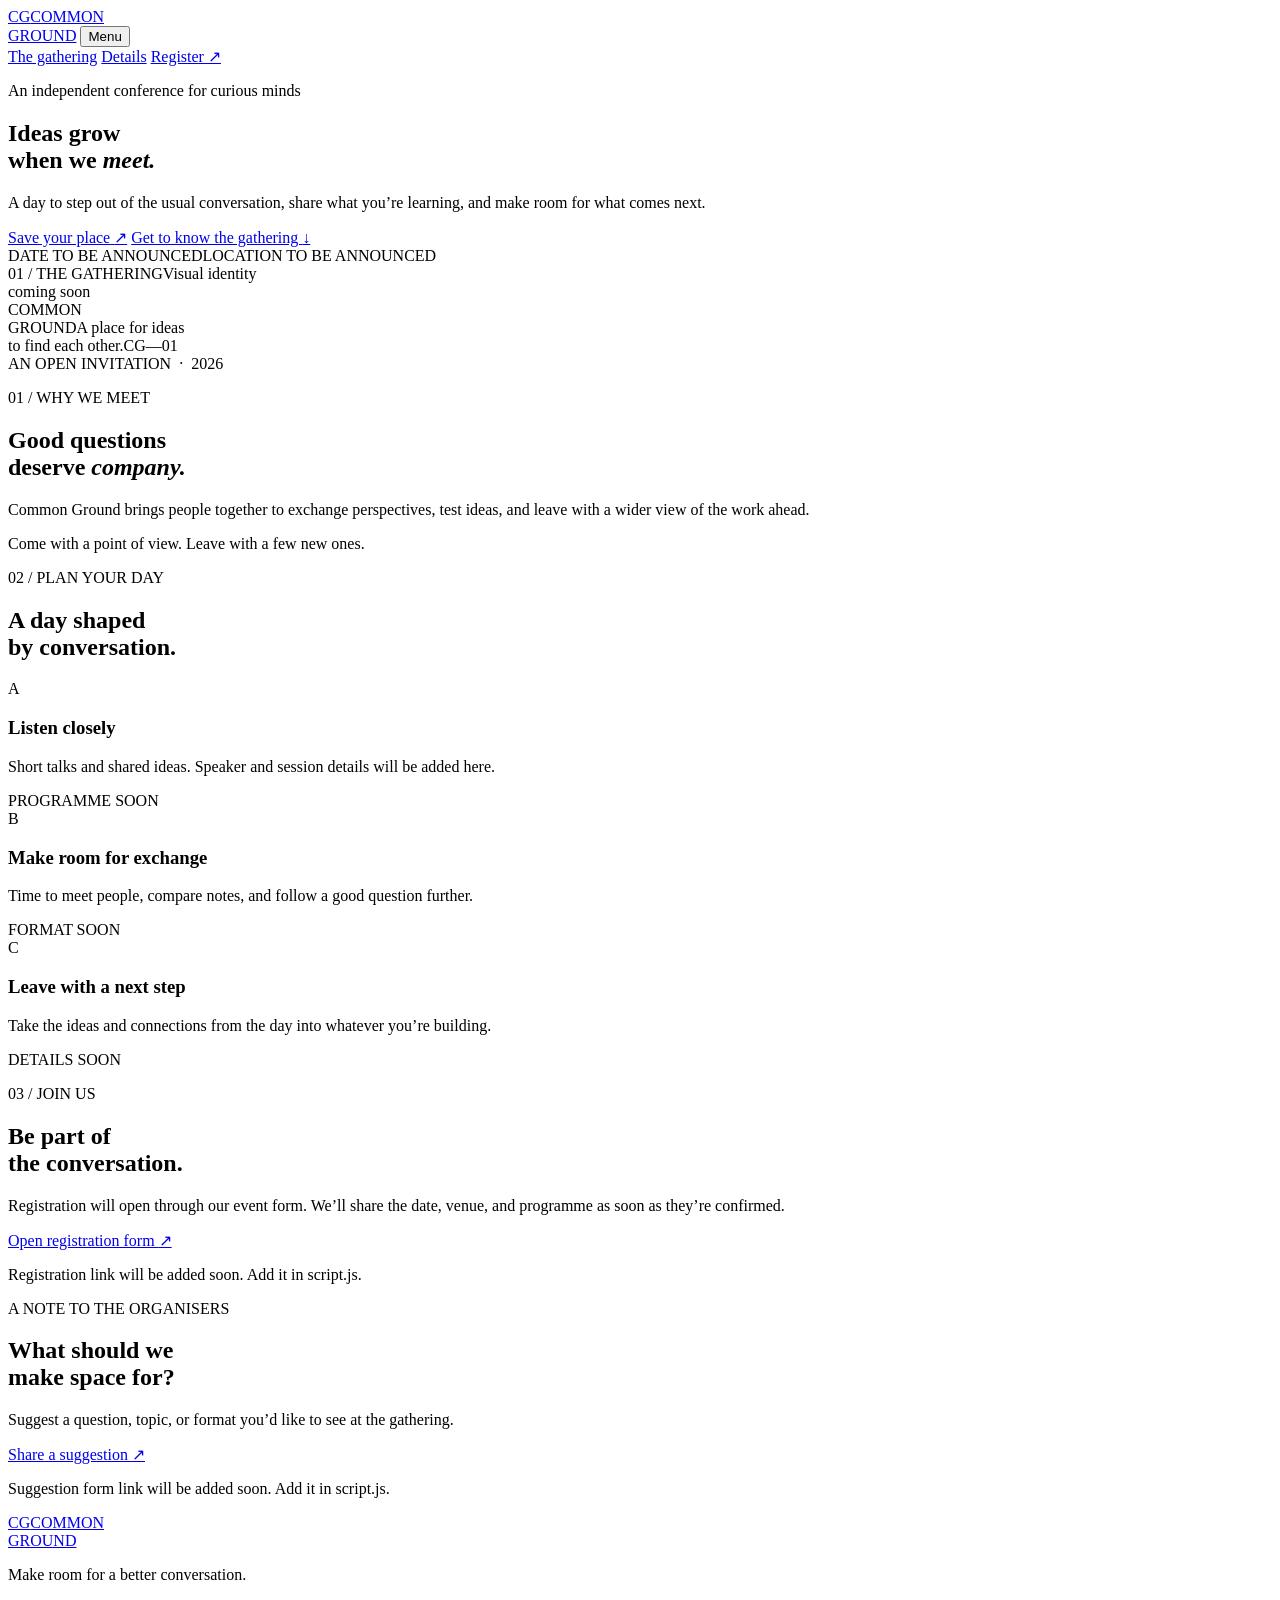
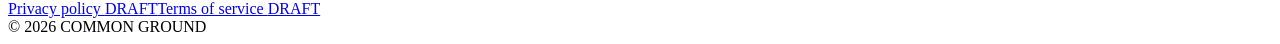
==== index.html @ 553edc56 "conf" ====
<!doctype html>
<html lang="en">
<head>
  <meta charset="utf-8">
  <meta name="viewport" content="width=device-width, initial-scale=1">
  <meta name="theme-color" content="#f5f3ee">
  <meta name="description" content="A gathering for people shaping what comes next.">
  <title>Common Ground — Conference</title>
  <link rel="stylesheet" href="styles.css">
</head>
<body>
  <header class="site-header">
    <a class="wordmark" href="#top" aria-label="Common Ground home"><span class="mark">CG</span><span>COMMON<br>GROUND</span></a>
    <button class="menu-toggle" aria-expanded="false" aria-controls="site-nav">Menu</button>
    <nav id="site-nav" class="site-nav" aria-label="Main navigation">
      <a href="#about">The gathering</a>
      <a href="#details">Details</a>
      <a class="nav-cta" data-register href="#register">Register <span aria-hidden="true">↗</span></a>
    </nav>
  </header>

  <main id="top">
    <section class="hero" aria-labelledby="hero-title">
      <div class="hero-copy">
        <p class="eyebrow"><span class="eyebrow-dot"></span> An independent conference for curious minds</p>
        <h1 id="hero-title">Ideas grow<br>when we <em>meet.</em></h1>
        <p class="hero-intro">A day to step out of the usual conversation, share what you’re learning, and make room for what comes next.</p>
        <div class="hero-actions">
          <a class="button button-dark" data-register href="#register">Save your place <span aria-hidden="true">↗</span></a>
          <a class="text-link" href="#about">Get to know the gathering <span aria-hidden="true">↓</span></a>
        </div>
        <div class="hero-meta"><span><!-- EDIT EVENT DATE HERE -->DATE TO BE ANNOUNCED</span><span><!-- EDIT VENUE/CITY HERE -->LOCATION TO BE ANNOUNCED</span></div>
      </div>
      <div class="hero-art" aria-label="Conference theme artwork">
        <!-- IMAGE INSERTION: Put your image file in outputs/images (create the folder), then replace the art-note, art-frame, and art-side elements below with: <img class="hero-image" src="images/your-image.jpg" alt="Describe your conference artwork"> -->
        <div class="art-note"><span>01 / THE GATHERING</span><span>Visual identity<br>coming soon</span></div>
        <div class="art-frame"><div class="art-inner"><span class="art-word">COMMON<br>GROUND</span><span class="art-caption">A place for ideas<br>to find each other.</span><span class="art-index">CG—01</span></div></div>
        <span class="art-side">AN OPEN INVITATION&nbsp; · &nbsp;2026</span>
      </div>
    </section>

    <section class="intro-section" id="about">
      <p class="section-label">01 / WHY WE MEET</p>
      <div class="intro-content"><h2>Good questions<br>deserve <em>company.</em></h2><div><p><!-- EDIT THIS INTRODUCTION -->Common Ground brings people together to exchange perspectives, test ideas, and leave with a wider view of the work ahead.</p><p>Come with a point of view. Leave with a few new ones.</p></div></div>
    </section>

    <section class="details-section" id="details">
      <div class="details-heading"><p class="section-label">02 / PLAN YOUR DAY</p><h2>A day shaped<br>by conversation.</h2></div>
      <div class="details-list">
        <!-- EDIT SESSION/SPEAKER/TIMING DETAILS in these rows when confirmed. -->
        <div class="detail-row"><span class="detail-no">A</span><div><h3>Listen closely</h3><p>Short talks and shared ideas. Speaker and session details will be added here.</p></div><span class="detail-status">PROGRAMME SOON</span></div>
        <div class="detail-row"><span class="detail-no">B</span><div><h3>Make room for exchange</h3><p>Time to meet people, compare notes, and follow a good question further.</p></div><span class="detail-status">FORMAT SOON</span></div>
        <div class="detail-row"><span class="detail-no">C</span><div><h3>Leave with a next step</h3><p>Take the ideas and connections from the day into whatever you’re building.</p></div><span class="detail-status">DETAILS SOON</span></div>
      </div>
    </section>

    <section class="register-section" id="register">
      <div><p class="section-label">03 / JOIN US</p><h2>Be part of<br>the conversation.</h2><p>Registration will open through our event form. We’ll share the date, venue, and programme as soon as they’re confirmed.</p></div>
      <div class="register-action"><a class="button button-light" data-register href="#register">Open registration form <span aria-hidden="true">↗</span></a><p class="form-note" data-register-note>Registration link will be added soon. Add it in script.js.</p></div>
    </section>

    <section class="suggest-section" id="suggestions">
      <p class="section-label">A NOTE TO THE ORGANISERS</p><div><h2>What should we<br>make space for?</h2><p>Suggest a question, topic, or format you’d like to see at the gathering.</p><a class="text-link" data-suggestions href="#suggestions">Share a suggestion <span aria-hidden="true">↗</span></a><p class="form-note" data-suggestions-note>Suggestion form link will be added soon. Add it in script.js.</p></div>
    </section>
  </main>

  <footer class="site-footer">
    <a class="wordmark footer-mark" href="#top"><span class="mark">CG</span><span>COMMON<br>GROUND</span></a>
    <p>Make room for a better conversation.</p>
    <div class="footer-links"><a href="privacy.html">Privacy policy <span class="draft-tag">DRAFT</span></a><a href="terms.html">Terms of service <span class="draft-tag">DRAFT</span></a></div>
    <span class="copyright">© 2026 COMMON GROUND</span>
  </footer>
  <script src="script.js"></script>
</body>
</html>
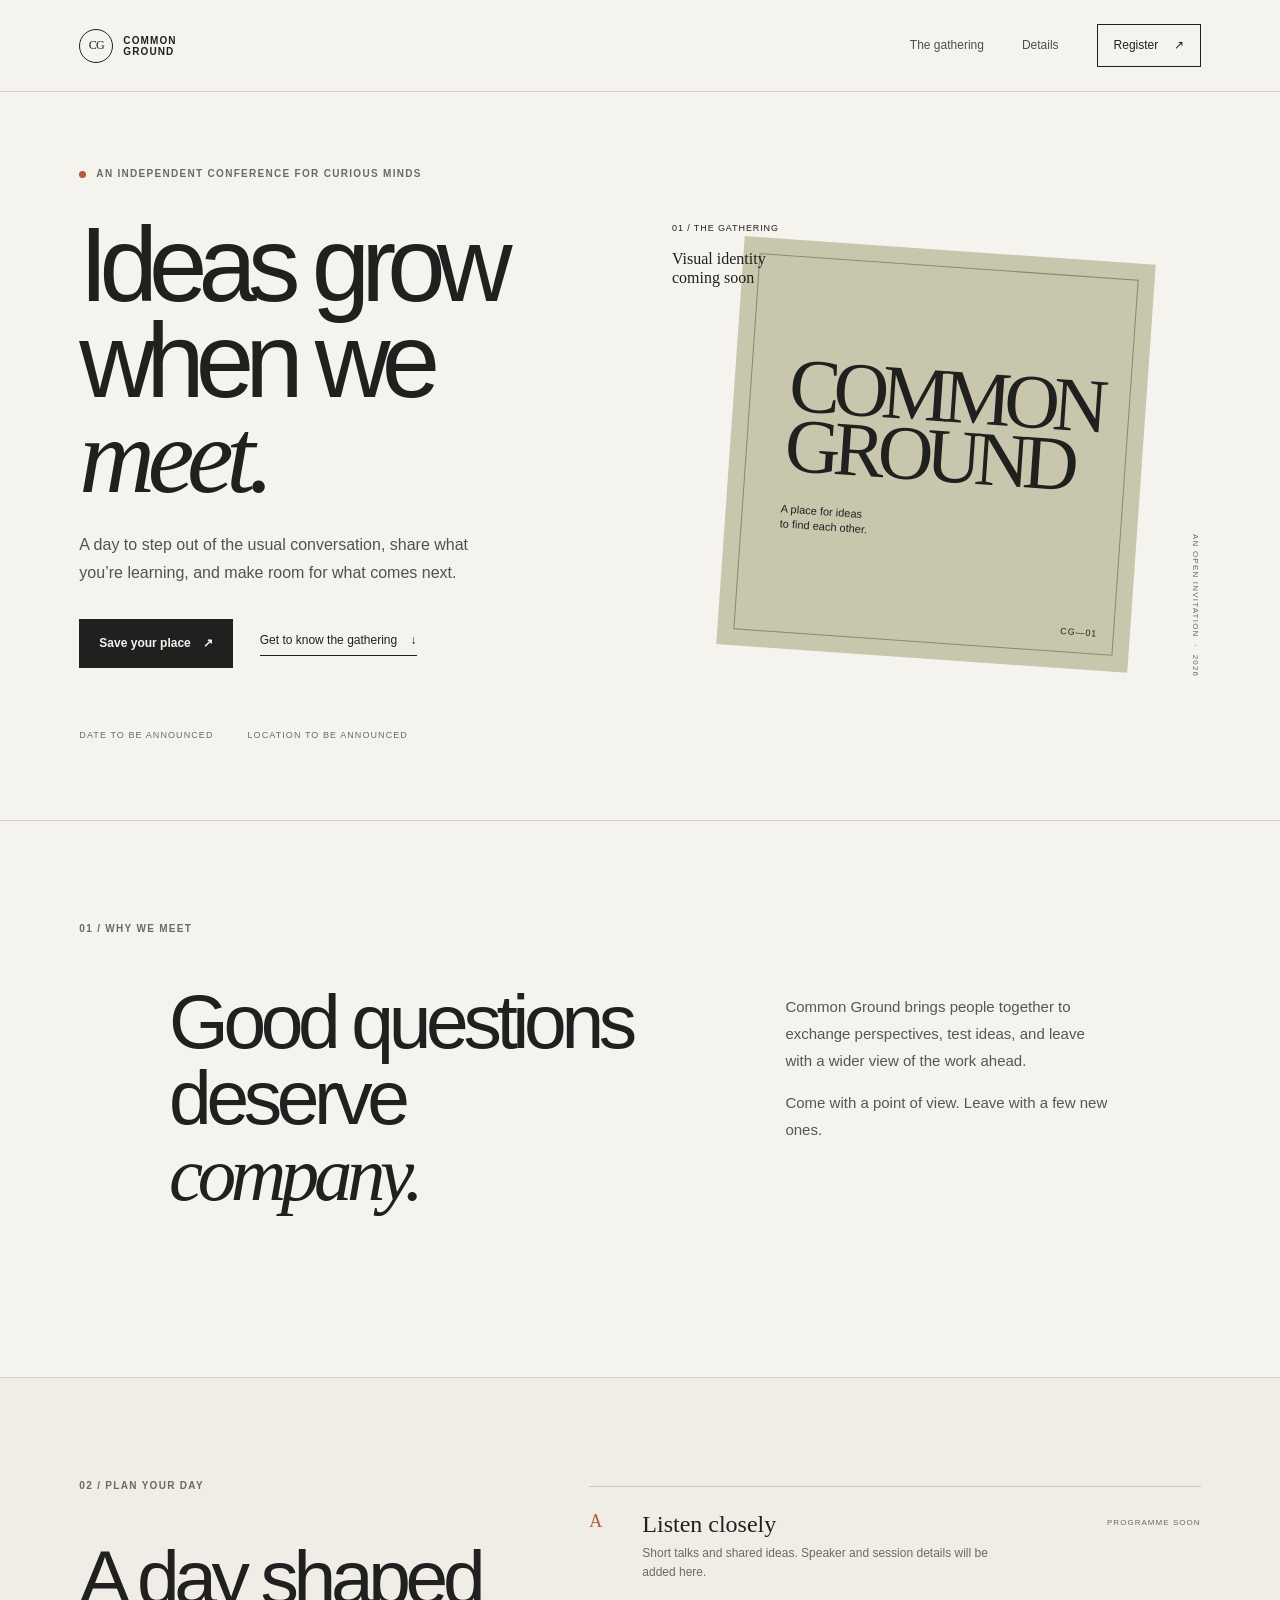
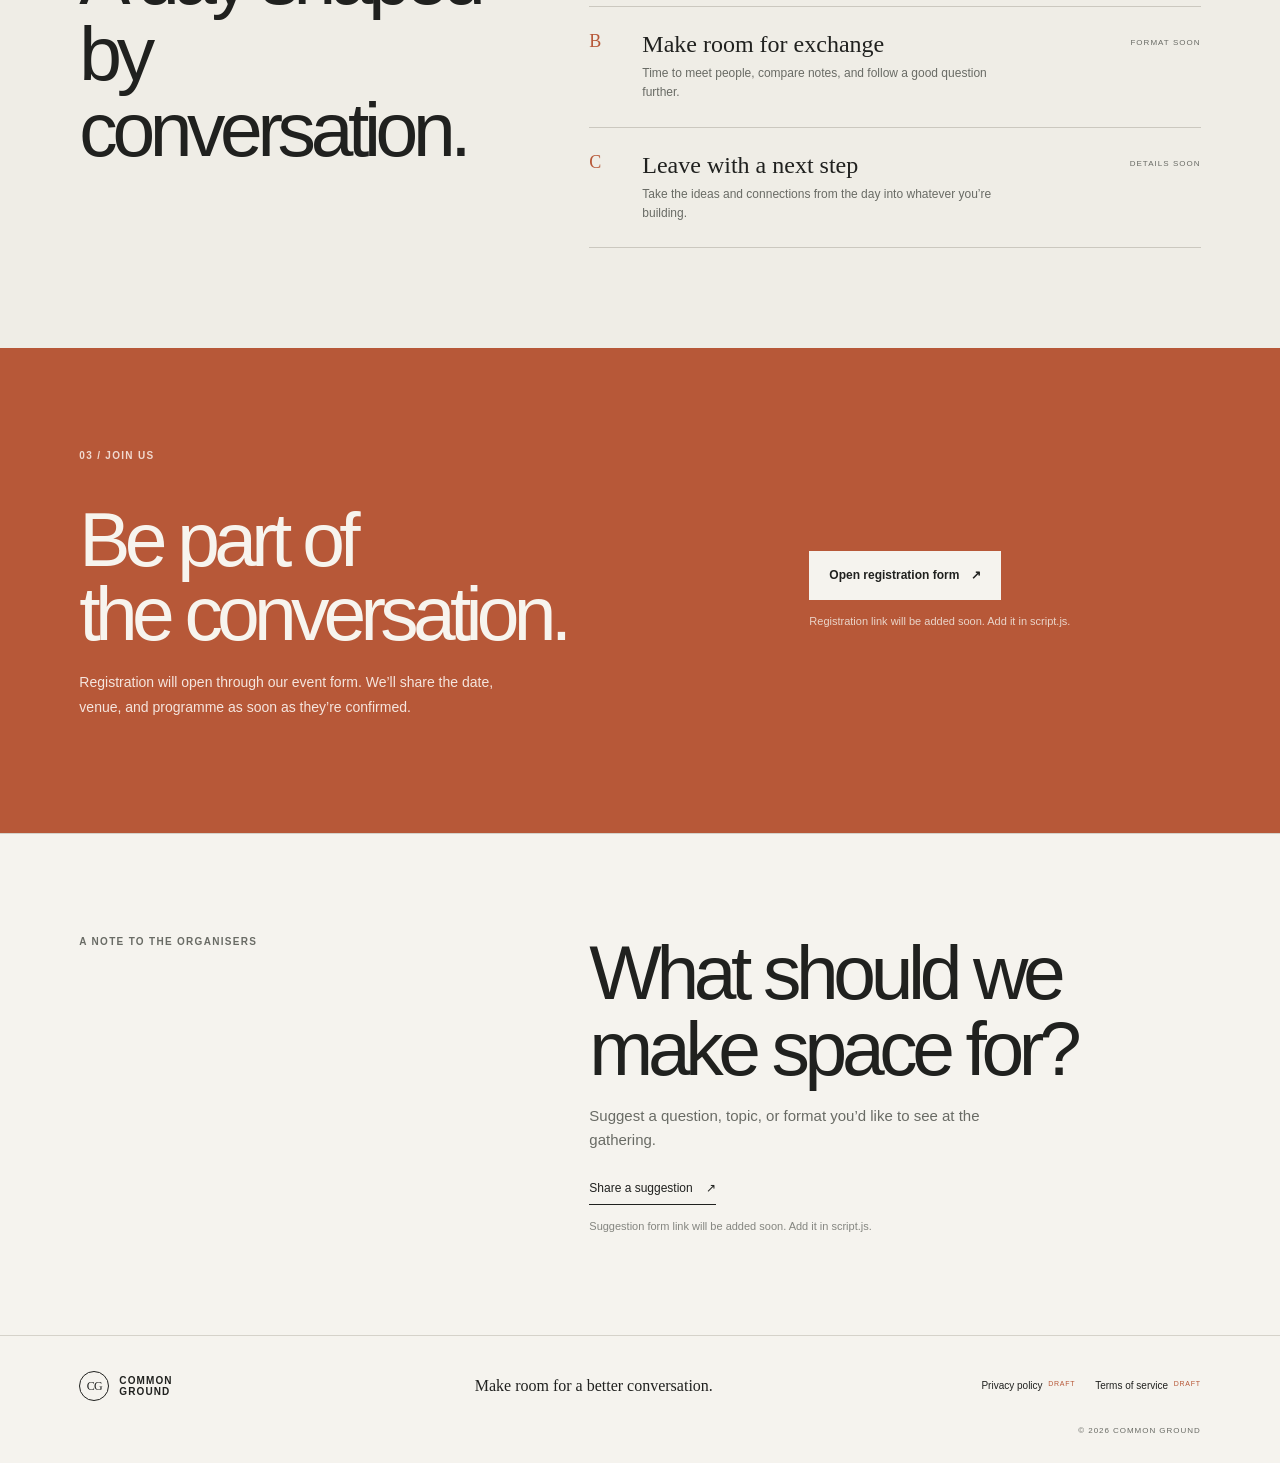
==== commit 5e7b0281: "'YUVA'" ====
--- a/index.html
+++ b/index.html
@@ -1,75 +1,75 @@
-<!doctype html>
-<html lang="en">
-<head>
-  <meta charset="utf-8">
-  <meta name="viewport" content="width=device-width, initial-scale=1">
-  <meta name="theme-color" content="#f5f3ee">
-  <meta name="description" content="A gathering for people shaping what comes next.">
-  <title>Common Ground — Conference</title>
-  <link rel="stylesheet" href="styles.css">
-</head>
-<body>
-  <header class="site-header">
-    <a class="wordmark" href="#top" aria-label="Common Ground home"><span class="mark">CG</span><span>COMMON<br>GROUND</span></a>
-    <button class="menu-toggle" aria-expanded="false" aria-controls="site-nav">Menu</button>
-    <nav id="site-nav" class="site-nav" aria-label="Main navigation">
-      <a href="#about">The gathering</a>
-      <a href="#details">Details</a>
-      <a class="nav-cta" data-register href="#register">Register <span aria-hidden="true">↗</span></a>
-    </nav>
-  </header>
-
-  <main id="top">
-    <section class="hero" aria-labelledby="hero-title">
-      <div class="hero-copy">
-        <p class="eyebrow"><span class="eyebrow-dot"></span> An independent conference for curious minds</p>
-        <h1 id="hero-title">Ideas grow<br>when we <em>meet.</em></h1>
-        <p class="hero-intro">A day to step out of the usual conversation, share what you’re learning, and make room for what comes next.</p>
-        <div class="hero-actions">
-          <a class="button button-dark" data-register href="#register">Save your place <span aria-hidden="true">↗</span></a>
-          <a class="text-link" href="#about">Get to know the gathering <span aria-hidden="true">↓</span></a>
-        </div>
-        <div class="hero-meta"><span><!-- EDIT EVENT DATE HERE -->DATE TO BE ANNOUNCED</span><span><!-- EDIT VENUE/CITY HERE -->LOCATION TO BE ANNOUNCED</span></div>
-      </div>
-      <div class="hero-art" aria-label="Conference theme artwork">
-        <!-- IMAGE INSERTION: Put your image file in outputs/images (create the folder), then replace the art-note, art-frame, and art-side elements below with: <img class="hero-image" src="images/your-image.jpg" alt="Describe your conference artwork"> -->
-        <div class="art-note"><span>01 / THE GATHERING</span><span>Visual identity<br>coming soon</span></div>
-        <div class="art-frame"><div class="art-inner"><span class="art-word">COMMON<br>GROUND</span><span class="art-caption">A place for ideas<br>to find each other.</span><span class="art-index">CG—01</span></div></div>
-        <span class="art-side">AN OPEN INVITATION&nbsp; · &nbsp;2026</span>
-      </div>
-    </section>
-
-    <section class="intro-section" id="about">
-      <p class="section-label">01 / WHY WE MEET</p>
-      <div class="intro-content"><h2>Good questions<br>deserve <em>company.</em></h2><div><p><!-- EDIT THIS INTRODUCTION -->Common Ground brings people together to exchange perspectives, test ideas, and leave with a wider view of the work ahead.</p><p>Come with a point of view. Leave with a few new ones.</p></div></div>
-    </section>
-
-    <section class="details-section" id="details">
-      <div class="details-heading"><p class="section-label">02 / PLAN YOUR DAY</p><h2>A day shaped<br>by conversation.</h2></div>
-      <div class="details-list">
-        <!-- EDIT SESSION/SPEAKER/TIMING DETAILS in these rows when confirmed. -->
-        <div class="detail-row"><span class="detail-no">A</span><div><h3>Listen closely</h3><p>Short talks and shared ideas. Speaker and session details will be added here.</p></div><span class="detail-status">PROGRAMME SOON</span></div>
-        <div class="detail-row"><span class="detail-no">B</span><div><h3>Make room for exchange</h3><p>Time to meet people, compare notes, and follow a good question further.</p></div><span class="detail-status">FORMAT SOON</span></div>
-        <div class="detail-row"><span class="detail-no">C</span><div><h3>Leave with a next step</h3><p>Take the ideas and connections from the day into whatever you’re building.</p></div><span class="detail-status">DETAILS SOON</span></div>
-      </div>
-    </section>
-
-    <section class="register-section" id="register">
-      <div><p class="section-label">03 / JOIN US</p><h2>Be part of<br>the conversation.</h2><p>Registration will open through our event form. We’ll share the date, venue, and programme as soon as they’re confirmed.</p></div>
-      <div class="register-action"><a class="button button-light" data-register href="#register">Open registration form <span aria-hidden="true">↗</span></a><p class="form-note" data-register-note>Registration link will be added soon. Add it in script.js.</p></div>
-    </section>
-
-    <section class="suggest-section" id="suggestions">
-      <p class="section-label">A NOTE TO THE ORGANISERS</p><div><h2>What should we<br>make space for?</h2><p>Suggest a question, topic, or format you’d like to see at the gathering.</p><a class="text-link" data-suggestions href="#suggestions">Share a suggestion <span aria-hidden="true">↗</span></a><p class="form-note" data-suggestions-note>Suggestion form link will be added soon. Add it in script.js.</p></div>
-    </section>
-  </main>
-
-  <footer class="site-footer">
-    <a class="wordmark footer-mark" href="#top"><span class="mark">CG</span><span>COMMON<br>GROUND</span></a>
-    <p>Make room for a better conversation.</p>
-    <div class="footer-links"><a href="privacy.html">Privacy policy <span class="draft-tag">DRAFT</span></a><a href="terms.html">Terms of service <span class="draft-tag">DRAFT</span></a></div>
-    <span class="copyright">© 2026 COMMON GROUND</span>
-  </footer>
-  <script src="script.js"></script>
-</body>
+<!doctype html>
+<html lang="en">
+<head>
+  <meta charset="utf-8">
+  <meta name="viewport" content="width=device-width, initial-scale=1">
+  <meta name="theme-color" content="#f5f3ee">
+  <meta name="description" content="A gathering for people shaping what comes next.">
+  <title>YUVA — Conference</title>
+  <link rel="stylesheet" href="styles.css">
+</head>
+<body>
+  <header class="site-header">
+    <a class="wordmark" href="#top" aria-label="Common Ground home"><span class="mark">CG</span><span>COMMON<br>GROUND</span></a>
+    <button class="menu-toggle" aria-expanded="false" aria-controls="site-nav">Menu</button>
+    <nav id="site-nav" class="site-nav" aria-label="Main navigation">
+      <a href="#about">The gathering</a>
+      <a href="#details">Details</a>
+      <a class="nav-cta" data-register href="#register">Register <span aria-hidden="true">↗</span></a>
+    </nav>
+  </header>
+
+  <main id="top">
+    <section class="hero" aria-labelledby="hero-title">
+      <div class="hero-copy">
+        <p class="eyebrow"><span class="eyebrow-dot"></span> An independent conference for curious minds</p>
+        <h1 id="hero-title">Ideas grow<br>when we <em>meet.</em></h1>
+        <p class="hero-intro">A day to step out of the usual conversation, share what you’re learning, and make room for what comes next.</p>
+        <div class="hero-actions">
+          <a class="button button-dark" data-register href="#register">Save your place <span aria-hidden="true">↗</span></a>
+          <a class="text-link" href="#about">Get to know the gathering <span aria-hidden="true">↓</span></a>
+        </div>
+        <div class="hero-meta"><span><!-- EDIT EVENT DATE HERE -->DATE TO BE ANNOUNCED</span><span><!-- EDIT VENUE/CITY HERE -->LOCATION TO BE ANNOUNCED</span></div>
+      </div>
+      <div class="hero-art" aria-label="Conference theme artwork">
+        <!-- IMAGE INSERTION: Put your image file in outputs/images (create the folder), then replace the art-note, art-frame, and art-side elements below with: <img class="hero-image" src="images/your-image.jpg" alt="Describe your conference artwork"> -->
+        <div class="art-note"><span>01 / THE GATHERING</span><span>Visual identity<br>coming soon</span></div>
+        <div class="art-frame"><div class="art-inner"><span class="art-word">COMMON<br>GROUND</span><span class="art-caption">A place for ideas<br>to find each other.</span><span class="art-index">CG—01</span></div></div>
+        <span class="art-side">AN OPEN INVITATION&nbsp; · &nbsp;2026</span>
+      </div>
+    </section>
+
+    <section class="intro-section" id="about">
+      <p class="section-label">01 / WHY WE MEET</p>
+      <div class="intro-content"><h2>Good questions<br>deserve <em>company.</em></h2><div><p><!-- EDIT THIS INTRODUCTION -->Common Ground brings people together to exchange perspectives, test ideas, and leave with a wider view of the work ahead.</p><p>Come with a point of view. Leave with a few new ones.</p></div></div>
+    </section>
+
+    <section class="details-section" id="details">
+      <div class="details-heading"><p class="section-label">02 / PLAN YOUR DAY</p><h2>A day shaped<br>by conversation.</h2></div>
+      <div class="details-list">
+        <!-- EDIT SESSION/SPEAKER/TIMING DETAILS in these rows when confirmed. -->
+        <div class="detail-row"><span class="detail-no">A</span><div><h3>Listen closely</h3><p>Short talks and shared ideas. Speaker and session details will be added here.</p></div><span class="detail-status">PROGRAMME SOON</span></div>
+        <div class="detail-row"><span class="detail-no">B</span><div><h3>Make room for exchange</h3><p>Time to meet people, compare notes, and follow a good question further.</p></div><span class="detail-status">FORMAT SOON</span></div>
+        <div class="detail-row"><span class="detail-no">C</span><div><h3>Leave with a next step</h3><p>Take the ideas and connections from the day into whatever you’re building.</p></div><span class="detail-status">DETAILS SOON</span></div>
+      </div>
+    </section>
+
+    <section class="register-section" id="register">
+      <div><p class="section-label">03 / JOIN US</p><h2>Be part of<br>the conversation.</h2><p>Registration will open through our event form. We’ll share the date, venue, and programme as soon as they’re confirmed.</p></div>
+      <div class="register-action"><a class="button button-light" data-register href="#register">Open registration form <span aria-hidden="true">↗</span></a><p class="form-note" data-register-note>Registration link will be added soon. Add it in script.js.</p></div>
+    </section>
+
+    <section class="suggest-section" id="suggestions">
+      <p class="section-label">A NOTE TO THE ORGANISERS</p><div><h2>What should we<br>make space for?</h2><p>Suggest a question, topic, or format you’d like to see at the gathering.</p><a class="text-link" data-suggestions href="#suggestions">Share a suggestion <span aria-hidden="true">↗</span></a><p class="form-note" data-suggestions-note>Suggestion form link will be added soon. Add it in script.js.</p></div>
+    </section>
+  </main>
+
+  <footer class="site-footer">
+    <a class="wordmark footer-mark" href="#top"><span class="mark">CG</span><span>COMMON<br>GROUND</span></a>
+    <p>Make room for a better conversation.</p>
+    <div class="footer-links"><a href="privacy.html">Privacy policy <span class="draft-tag">DRAFT</span></a><a href="terms.html">Terms of service <span class="draft-tag">DRAFT</span></a></div>
+    <span class="copyright">© 2026 COMMON GROUND</span>
+  </footer>
+  <script src="script.js"></script>
+</body>
 </html>
--- a/styles.css
+++ b/styles.css
@@ -0,0 +1,2 @@
+:root{--paper:#f5f3ee;--ink:#20211f;--muted:#696b65;--line:#d5d2ca;--accent:#b75838;--olive:#c9c6ae;--serif:Georgia,"Times New Roman",serif;--sans:"Avenir Next",Avenir,"Segoe UI",sans-serif;--gutter:clamp(24px,6.2vw,96px)}*{box-sizing:border-box}html{scroll-behavior:smooth}body{margin:0;background:var(--paper);color:var(--ink);font-family:var(--sans);font-size:15px;line-height:1.6}a{color:inherit;text-decoration:none}a:focus-visible,button:focus-visible{outline:2px solid var(--accent);outline-offset:4px}.site-header{height:92px;padding:0 var(--gutter);display:flex;align-items:center;justify-content:space-between;border-bottom:1px solid var(--line)}.wordmark{display:flex;align-items:center;gap:10px;font-size:10px;font-weight:750;letter-spacing:.11em;line-height:1.1}.mark{display:grid;place-items:center;width:34px;height:34px;border:1px solid var(--ink);border-radius:50%;font:12px var(--serif);letter-spacing:-.06em}.site-nav{display:flex;align-items:center;gap:38px;font-size:12px}.site-nav a:not(.nav-cta){color:#4e504a}.nav-cta{padding:11px 16px;border:1px solid var(--ink)}.nav-cta span,.button span{padding-left:12px}.menu-toggle{display:none}.hero{min-height:650px;padding:74px var(--gutter) 78px;display:grid;grid-template-columns:1fr 1fr;align-items:center;gap:5vw}.hero-copy{max-width:590px}.eyebrow,.section-label{font-size:10px;font-weight:700;letter-spacing:.13em;text-transform:uppercase}.eyebrow{display:flex;align-items:center;gap:10px;color:var(--muted)}.eyebrow-dot{height:7px;width:7px;border-radius:50%;background:var(--accent)}h1,h2,h3,p{margin-top:0}h1{font-size:clamp(64px,8.2vw,118px);font-weight:500;letter-spacing:-.085em;line-height:.91;margin:35px 0 26px}h1 em,h2 em{font-family:var(--serif);font-weight:400;letter-spacing:-.07em} .hero-intro{max-width:390px;font-size:16px;line-height:1.75;color:#51534e}.hero-actions{display:flex;align-items:center;gap:27px;margin-top:32px}.button{display:inline-flex;align-items:center;justify-content:center;padding:15px 20px;font-size:12px;font-weight:650}.button-dark{background:var(--ink);color:var(--paper)}.text-link{font-size:12px;border-bottom:1px solid var(--ink);padding-bottom:5px}.text-link span{margin-left:10px}.hero-meta{display:flex;gap:34px;margin-top:60px;color:var(--muted);font-size:9px;letter-spacing:.12em}.hero-art{height:475px;max-width:570px;width:100%;justify-self:end;position:relative;display:flex;align-items:center;justify-content:center}.art-frame{width:78%;height:86%;background:var(--olive);transform:rotate(4deg);padding:16px;position:relative}.art-inner{height:100%;border:1px solid rgba(32,33,31,.38);position:relative;display:flex;flex-direction:column;justify-content:center;padding:10%}.art-word{font-family:var(--serif);font-size:clamp(42px,6vw,78px);line-height:.79;letter-spacing:-.09em}.art-caption{margin-top:25px;font-size:11px;line-height:1.4}.art-index{position:absolute;right:16px;bottom:12px;font-size:9px;letter-spacing:.1em}.art-note{position:absolute;z-index:1;top:1%;left:0;display:flex;flex-direction:column;gap:13px;font-size:9px;letter-spacing:.1em}.art-note span+span{font-family:var(--serif);font-size:16px;letter-spacing:0;line-height:1.2}.art-side{position:absolute;right:0;bottom:3%;writing-mode:vertical-rl;font-size:8px;letter-spacing:.15em;color:var(--muted)}.intro-section,.details-section,.suggest-section{padding:100px var(--gutter);border-top:1px solid var(--line)}.section-label{color:var(--muted);margin-bottom:0}.intro-content{display:grid;grid-template-columns:1.05fr .7fr;gap:10vw;margin:46px 8% 0}.intro-content h2,.details-heading h2,.suggest-section h2{font-size:clamp(44px,6vw,78px);font-weight:450;letter-spacing:-.07em;line-height:.99}.intro-content div{max-width:370px;padding-top:10px;color:#555750;line-height:1.8}.details-section{display:grid;grid-template-columns:.8fr 1.2fr;gap:8vw;background:#efede6}.details-heading h2{margin-top:45px}.details-list{padding-top:8px}.detail-row{display:grid;grid-template-columns:35px 1fr auto;gap:18px;padding:24px 0;border-top:1px solid #cbc8bf;align-items:start}.detail-row:last-child{border-bottom:1px solid #cbc8bf}.detail-no{font:18px var(--serif);color:var(--accent)}.detail-row h3{font:24px var(--serif);font-weight:400;margin:0 0 6px}.detail-row p{color:var(--muted);font-size:12px;margin:0;max-width:360px}.detail-status{font-size:8px;letter-spacing:.13em;color:var(--muted);padding-top:6px}.register-section{display:grid;grid-template-columns:1fr .65fr;gap:10vw;padding:100px var(--gutter);background:var(--accent);color:#f7f4ee}.register-section .section-label{color:#f0d9d0}.register-section h2{font-size:clamp(48px,6vw,82px);font-weight:450;letter-spacing:-.075em;line-height:.96;margin:39px 0 20px}.register-section>div:first-child>p:last-child{max-width:430px;color:#f5e5de;font-size:14px;line-height:1.75}.register-action{align-self:center}.button-light{background:var(--paper);color:var(--ink)}.form-note{font-size:11px;color:inherit;opacity:.8;margin:13px 0 0}.suggest-section{display:grid;grid-template-columns:.8fr 1.2fr;gap:8vw}.suggest-section h2{margin-bottom:18px}.suggest-section>div>p{color:var(--muted);max-width:400px}.suggest-section .text-link{display:inline-block;margin-top:12px}.suggest-section .form-note{color:var(--muted)}.site-footer{padding:35px var(--gutter) 25px;display:grid;grid-template-columns:1fr 1.3fr auto;gap:24px;align-items:center;border-top:1px solid var(--line)}.site-footer>p{font:16px var(--serif);margin:0}.footer-links{display:flex;gap:20px;font-size:10px}.draft-tag{font-size:7px;letter-spacing:.1em;color:var(--accent);vertical-align:top;margin-left:3px}.copyright{grid-column:2/4;color:var(--muted);font-size:8px;letter-spacing:.12em;justify-self:end}.footer-mark .mark{width:30px;height:30px}@media(max-width:760px){.site-header{height:72px}.menu-toggle{display:block;border:0;background:none;font:inherit;font-size:12px;padding:10px}.site-nav{display:none;position:absolute;top:71px;left:0;right:0;background:var(--paper);padding:20px var(--gutter);z-index:5;border-bottom:1px solid var(--line);flex-direction:column;align-items:stretch;gap:18px}.site-nav.is-open{display:flex}.nav-cta{text-align:center}.hero{padding-top:55px;grid-template-columns:1fr;gap:30px}.hero-art{height:350px;justify-self:center;max-width:500px}.art-frame{width:75%;height:82%}.art-word{font-size:clamp(48px,12vw,72px)}.hero-meta{margin-top:39px;flex-wrap:wrap;gap:12px 24px}.intro-section,.details-section,.suggest-section{padding-top:68px;padding-bottom:68px}.intro-content{grid-template-columns:1fr;gap:8px;margin:35px 0 0}.intro-content h2,.details-heading h2,.suggest-section h2{font-size:clamp(44px,12vw,68px)}.details-section,.suggest-section{grid-template-columns:1fr;gap:28px}.details-heading h2{margin-top:30px}.detail-row{grid-template-columns:25px 1fr;gap:12px}.detail-status{grid-column:2}.register-section{grid-template-columns:1fr;gap:24px;padding-top:68px;padding-bottom:68px}.register-section h2{font-size:clamp(50px,13vw,74px);margin-top:30px}.site-footer{grid-template-columns:1fr 1fr;gap:18px}.site-footer>p{grid-column:1/3}.footer-links{grid-column:1/3;flex-wrap:wrap}.copyright{grid-column:1/3;justify-self:start}}@media(prefers-reduced-motion:reduce){html{scroll-behavior:auto}*,*::before,*::after{animation-duration:.01ms!important;transition-duration:.01ms!important}}
+.legal{max-width:900px;min-height:70vh;padding:90px var(--gutter)}.legal h1{font-size:clamp(58px,9vw,110px);margin:28px 0}.legal h2{font:30px var(--serif);font-weight:400;margin:38px 0 10px}.legal p{max-width:680px;color:#555750;line-height:1.8}.legal .section-label{font-size:10px;color:var(--muted)}[aria-disabled="true"]{cursor:not-allowed;opacity:.72}
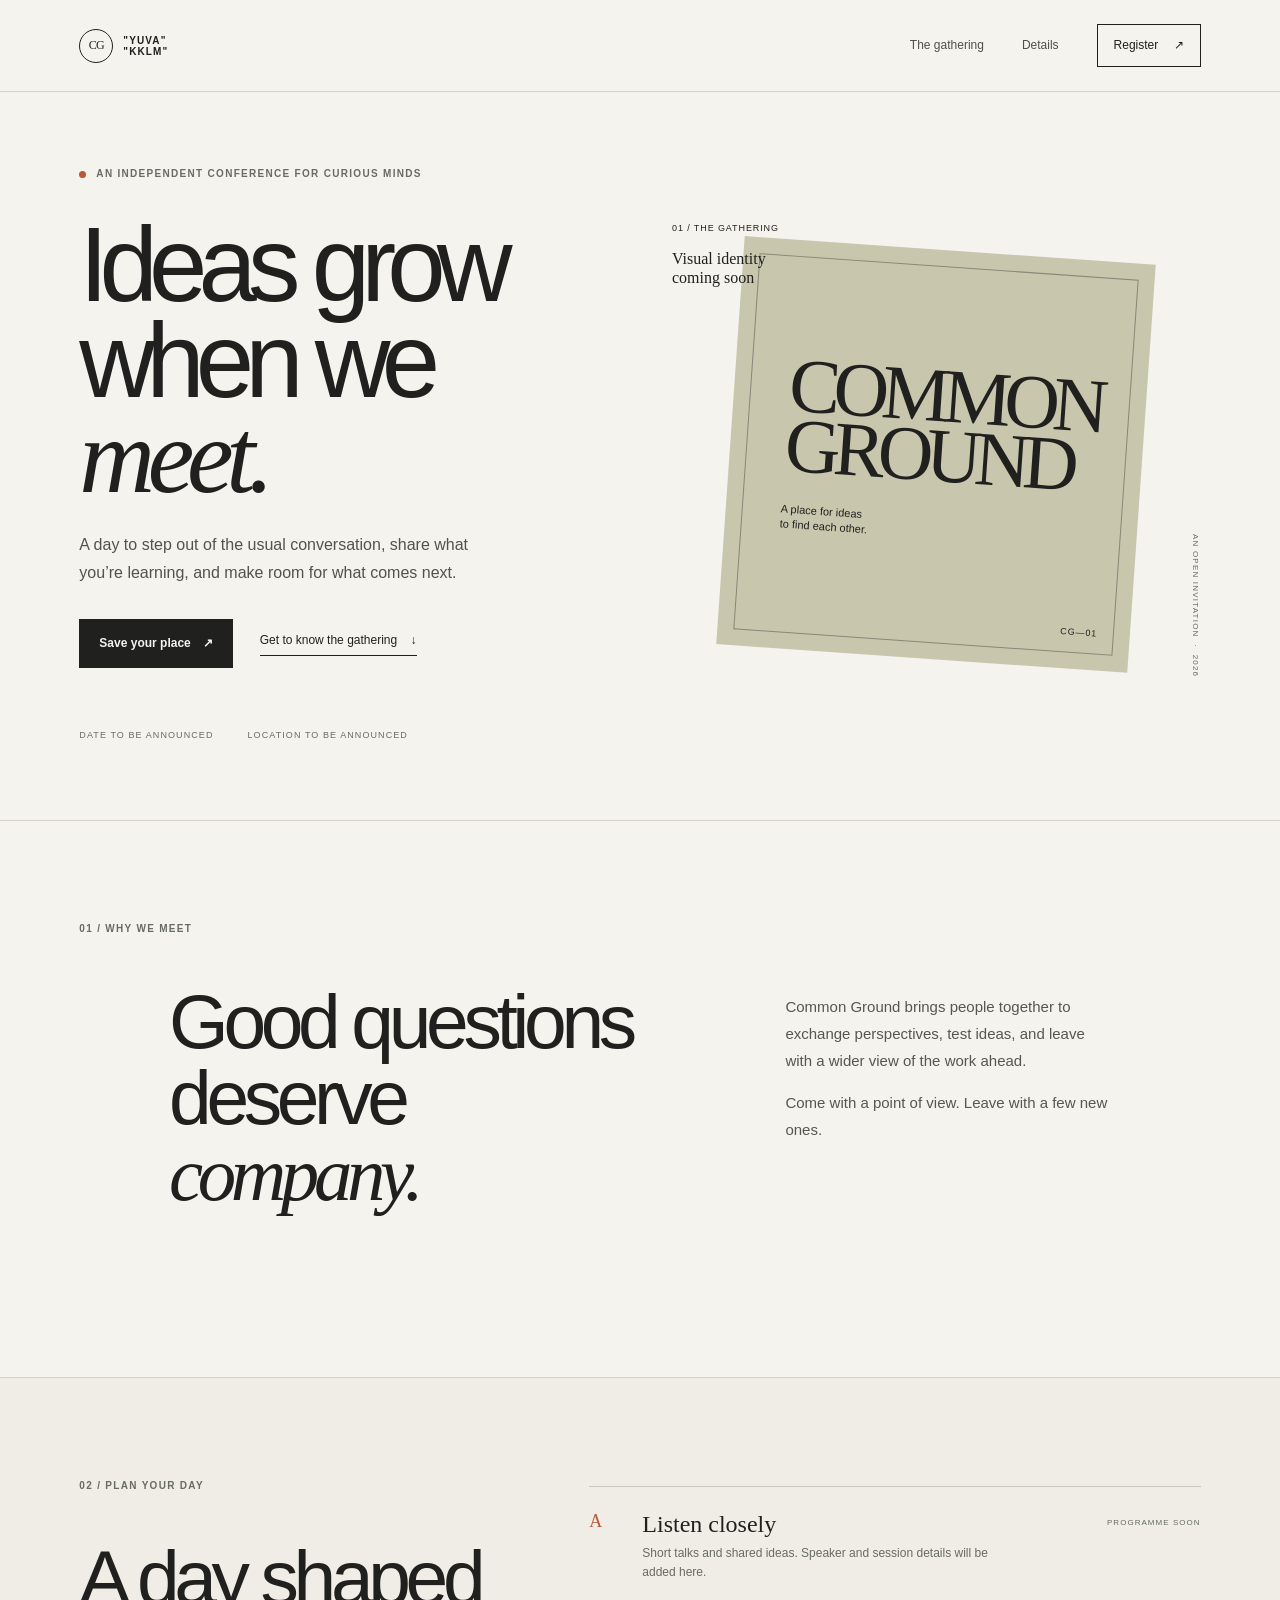
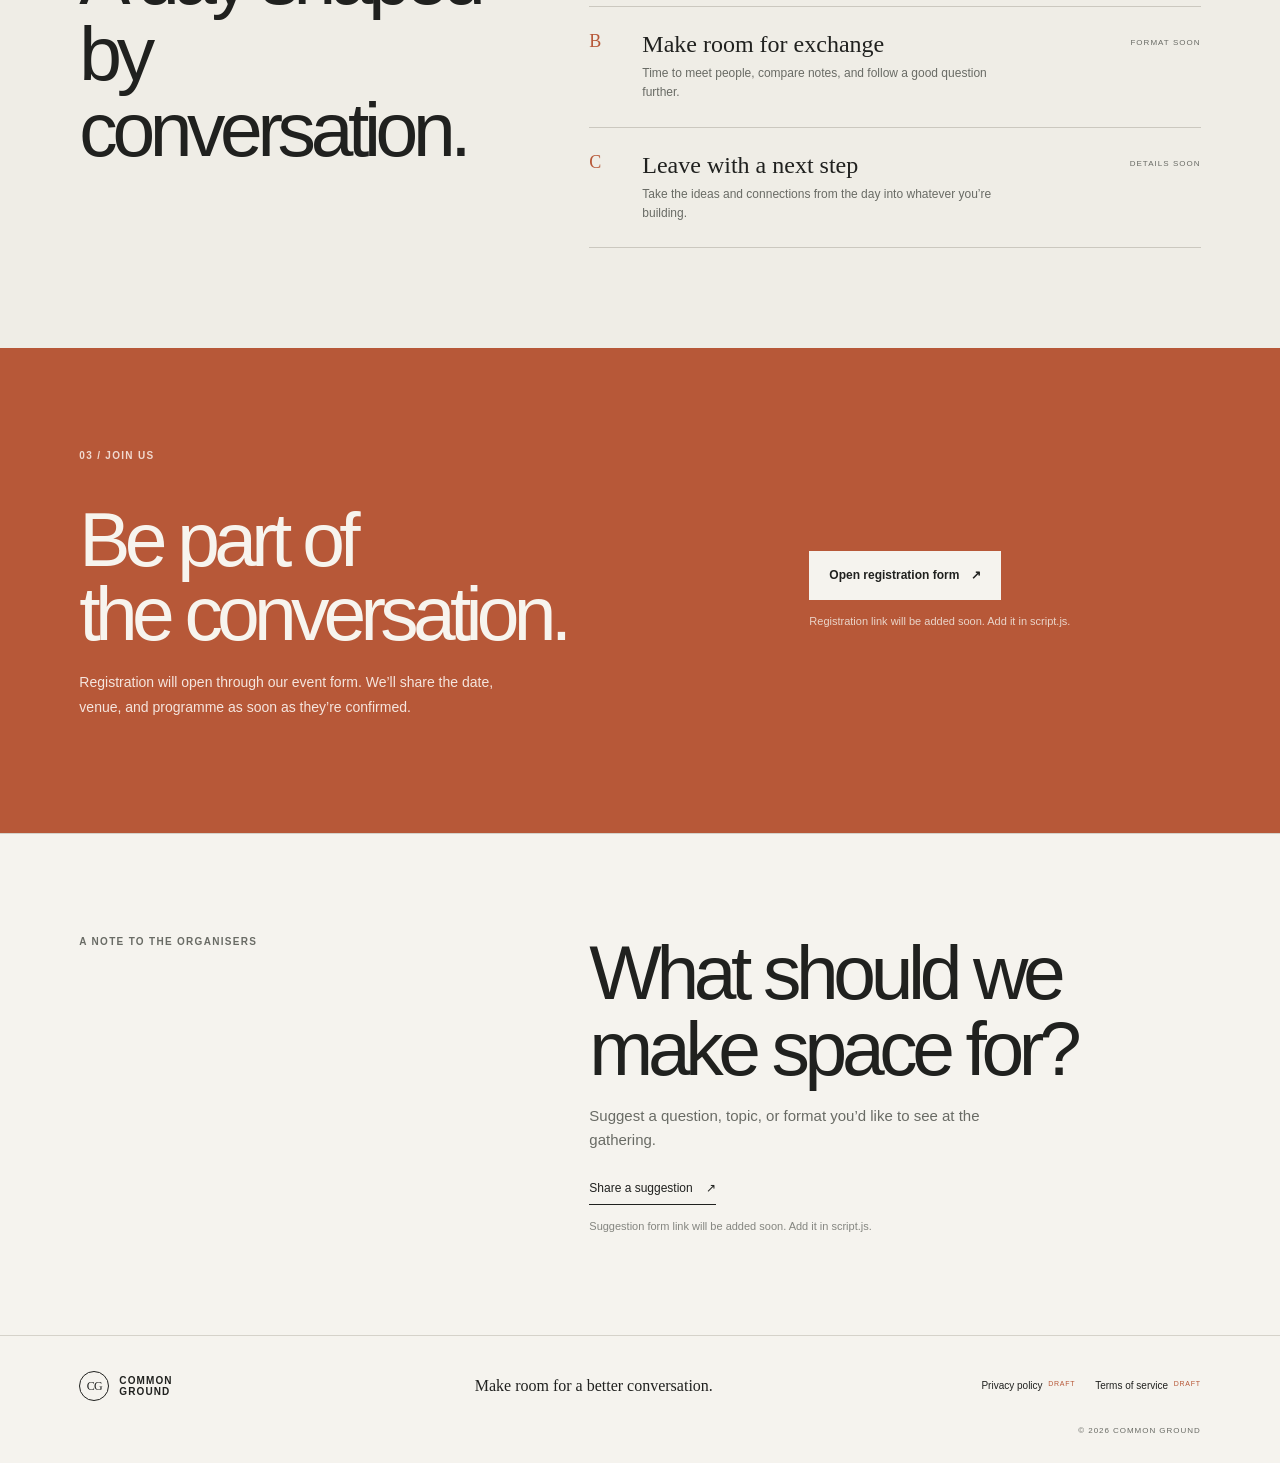
==== commit af559d39: "Fix HTML encoding issues in index.html" ====
--- a/index.html
+++ b/index.html
@@ -10,7 +10,7 @@
 </head>
 <body>
   <header class="site-header">
-    <a class="wordmark" href="#top" aria-label="Common Ground home"><span class="mark">CG</span><span>COMMON<br>GROUND</span></a>
+    <a class="wordmark" href="#top" aria-label="YUVAKKLM"><span class="mark">CG</span><span>"YUVA"<br>"KKLM"</span></a>
     <button class="menu-toggle" aria-expanded="false" aria-controls="site-nav">Menu</button>
     <nav id="site-nav" class="site-nav" aria-label="Main navigation">
       <a href="#about">The gathering</a>
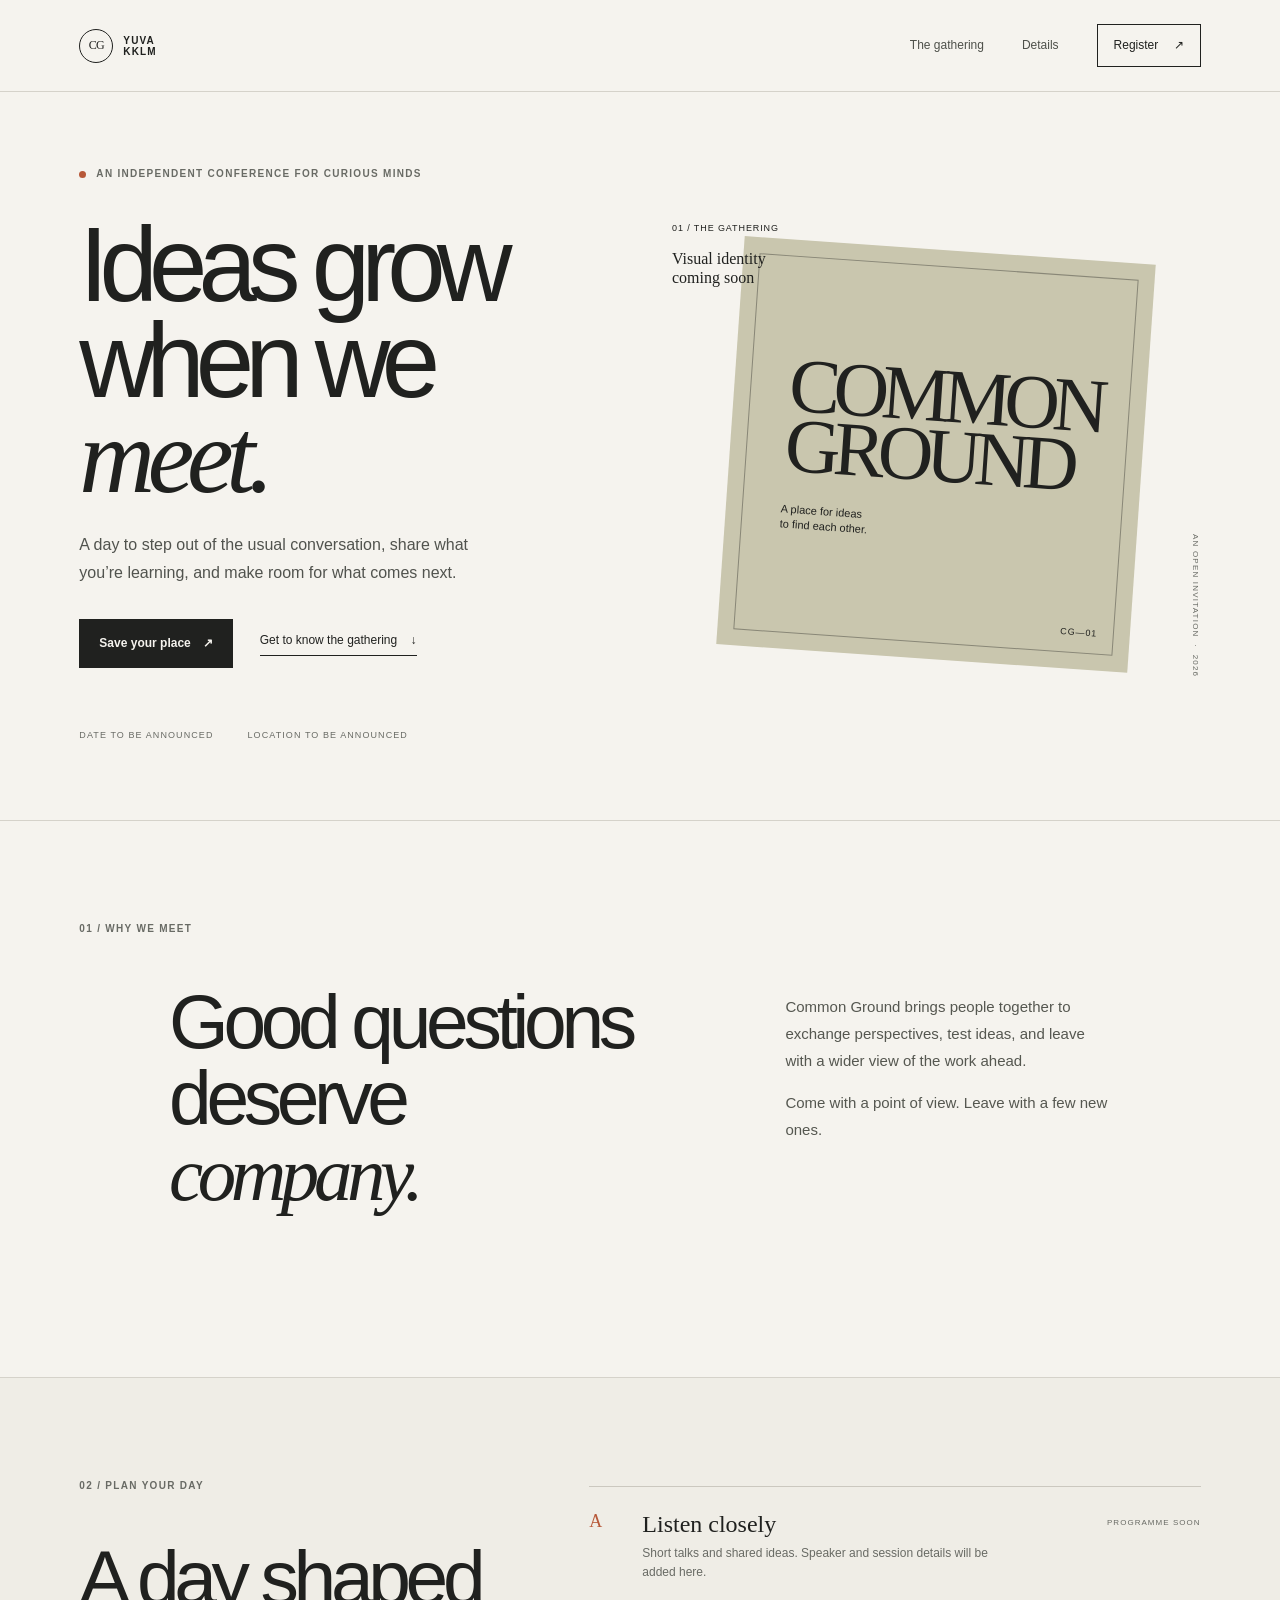
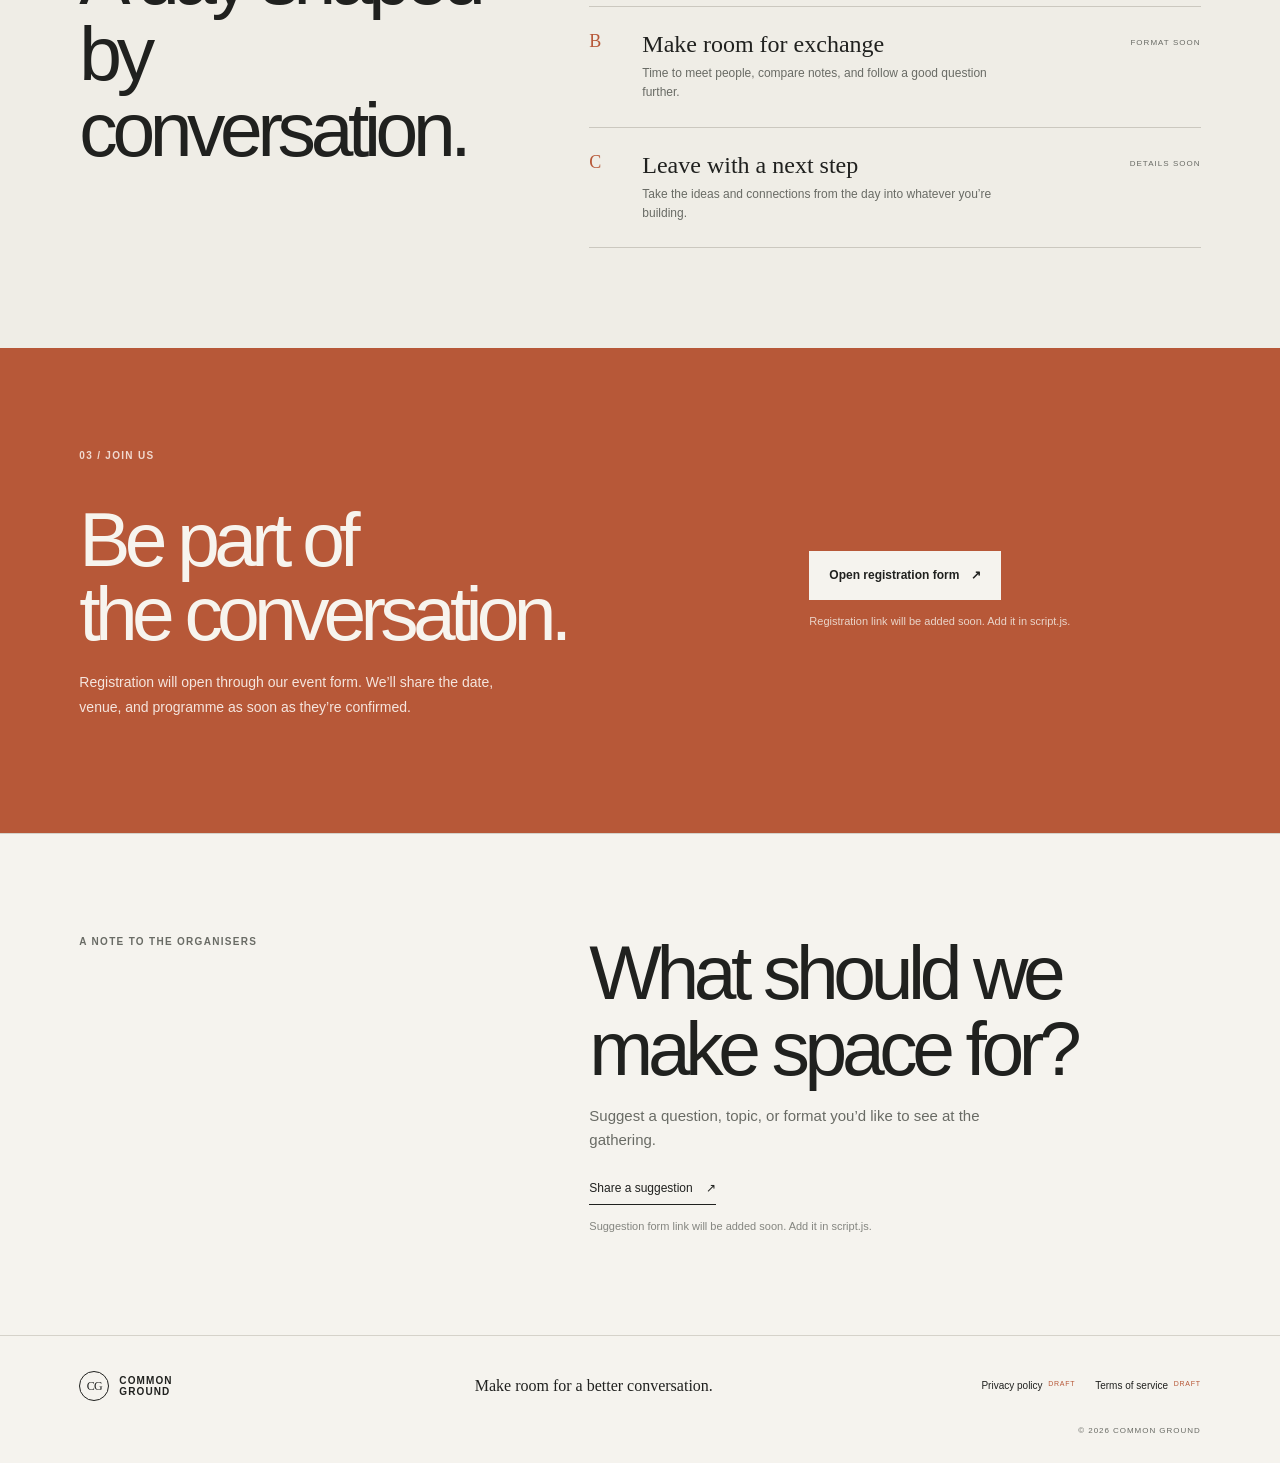
==== commit ce952860: "Fix HTML entity encoding in index.html" ====
--- a/index.html
+++ b/index.html
@@ -10,7 +10,7 @@
 </head>
 <body>
   <header class="site-header">
-    <a class="wordmark" href="#top" aria-label="YUVAKKLM"><span class="mark">CG</span><span>"YUVA"<br>"KKLM"</span></a>
+    <a class="wordmark" href="#top" aria-label="YUVAKKLM"><span class="mark">CG</span><span>YUVA<br>KKLM</span></a>
     <button class="menu-toggle" aria-expanded="false" aria-controls="site-nav">Menu</button>
     <nav id="site-nav" class="site-nav" aria-label="Main navigation">
       <a href="#about">The gathering</a>
